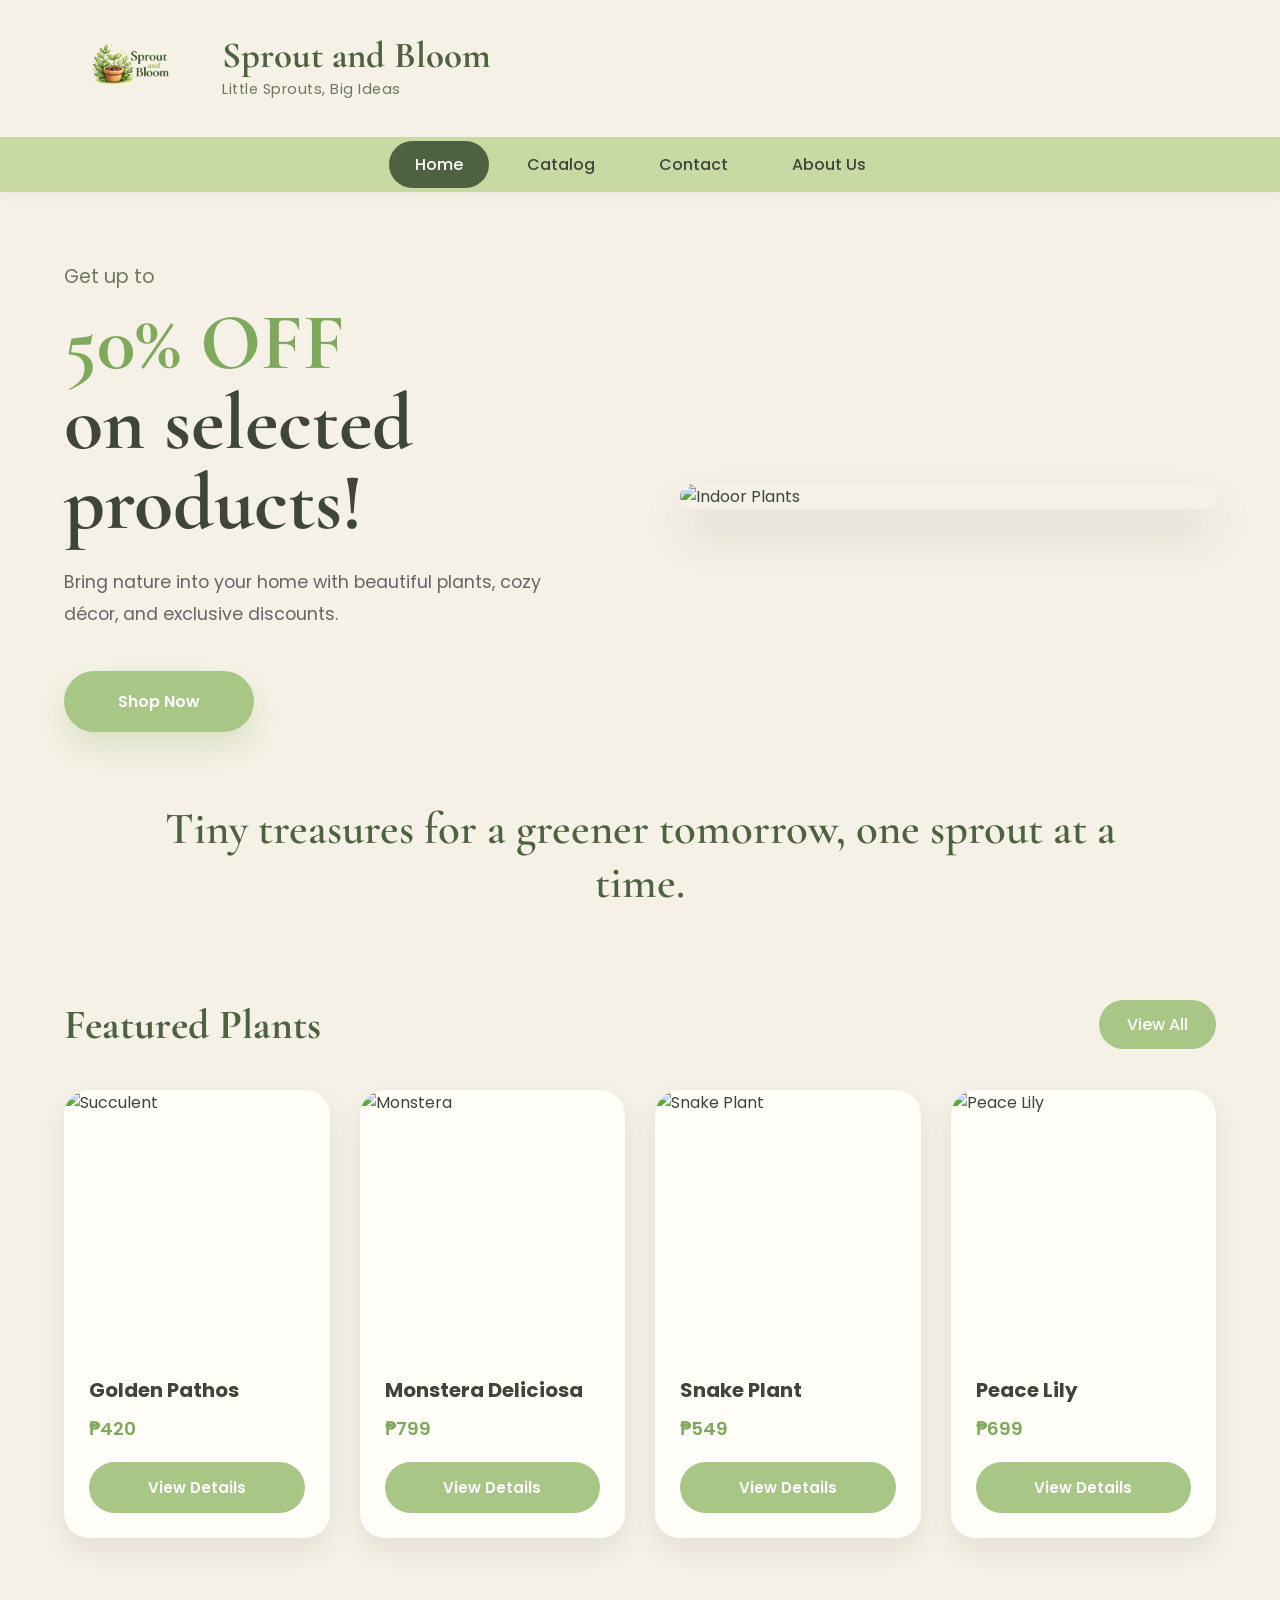
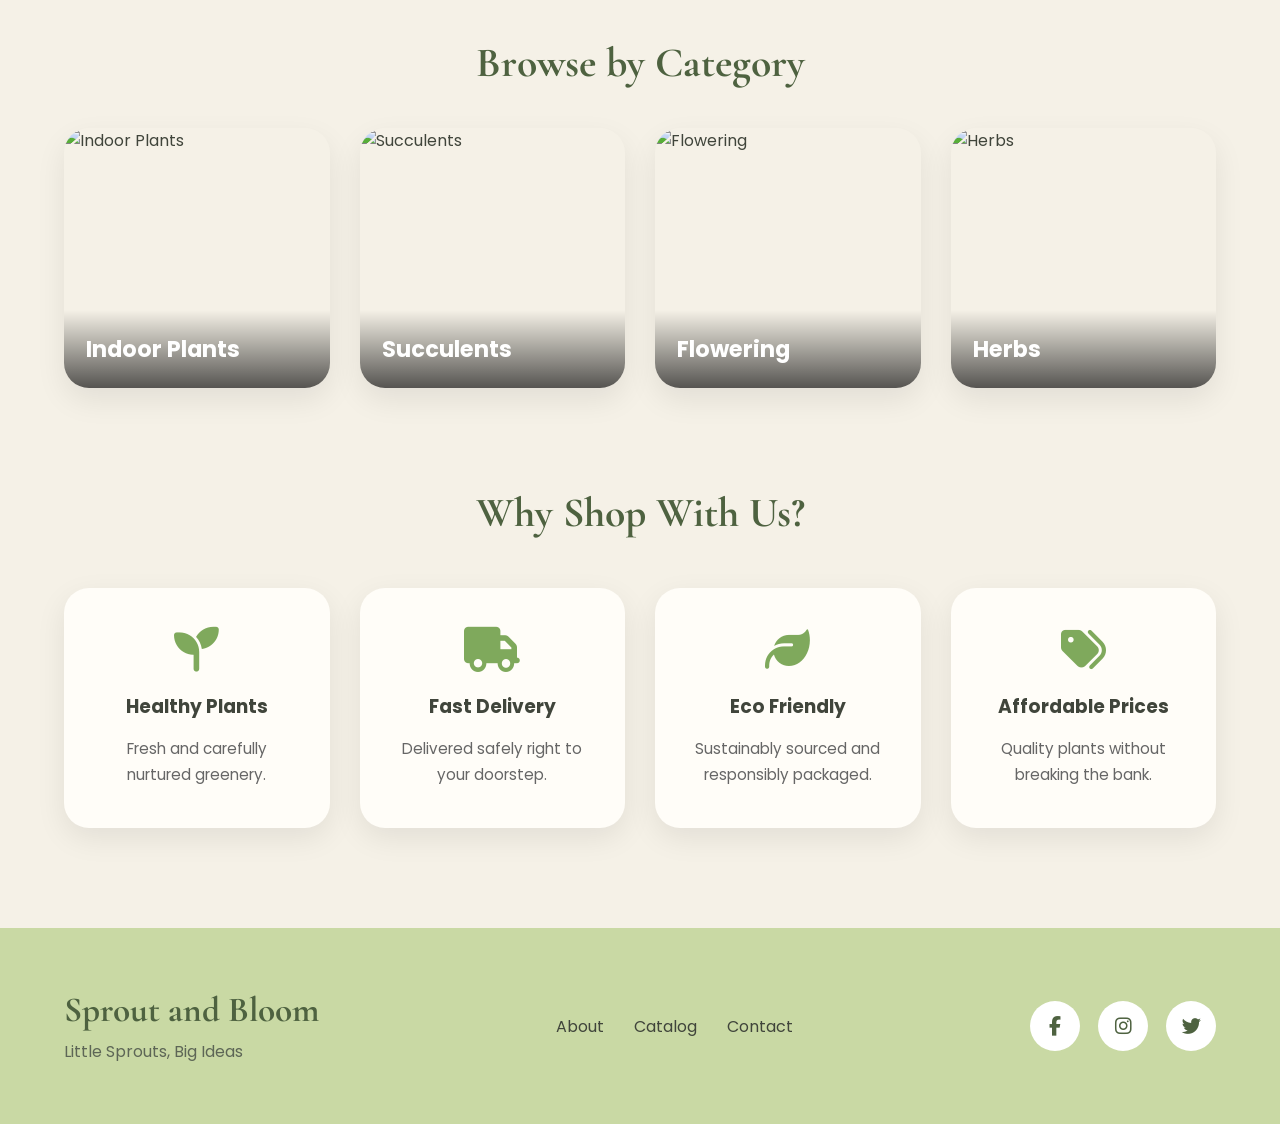
==== index.html @ 6eadb439 "Added LOGO image to home and catalog" ====
<!DOCTYPE html>
<html lang="en">
<head>
    <meta charset="UTF-8">
    <meta name="viewport" content="width=device-width, initial-scale=1.0">
    <title>Sprout and Bloom</title>

    <link rel="stylesheet" href="index.css">

    <link rel="preconnect" href="https://fonts.googleapis.com">
    <link rel="preconnect" href="https://fonts.gstatic.com" crossorigin>

    <link href="https://fonts.googleapis.com/css2?family=Cormorant+Garamond:wght@400;500;600;700&family=Poppins:wght@300;400;500;600;700&display=swap" rel="stylesheet">

    <link rel="stylesheet"
    href="https://cdnjs.cloudflare.com/ajax/libs/font-awesome/6.7.2/css/all.min.css">
    
</head>
<body>

<header>

   <div class="top-header">

    <div class="logo-section">
        <img src="pic/LOGO.png" alt="Sprout and Bloom Logo">

        <div class="logo-text">
            <h1>Sprout and Bloom</h1>
            <p>Little Sprouts, Big Ideas</p>
        </div>
    </div>

    <div class="user-actions"></div>

</div>

    <nav>

        <ul>

            <li><a class="active" href="index.html">Home</a></li>

            <li><a href="catalog.html">Catalog</a></li>

            <li><a href="contact.html">Contact</a></li>

            <li><a href="#">About Us</a></li>

        </ul>

    </nav>

</header>


<main>

    <section class="hero">

        <div class="hero-text">

            <span class="hero-subtitle">
                Get up to
            </span>

            <h2>
                <span>50% OFF</span><br>
                on selected products!
            </h2>

            <p>
                Bring nature into your home with beautiful plants, cozy décor, and exclusive discounts.
            </p>

            <a href="catalog.html" class="shop-btn">
                Shop Now
            </a>

        </div>

        <div class="hero-image">

            <img src="assets/images/hero-plants.jpg" alt="Indoor Plants">

        </div>

    </section>


    <section class="tagline">

        <h2>
            Tiny treasures for a greener tomorrow,
            one sprout at a time.
        </h2>

    </section>


    <section class="featured-products">

        <div class="section-heading">

            <h2>Featured Plants</h2>

            <a href="catalog.html">
                View All
            </a>

        </div>

        <div class="product-grid">

            <article class="product-card">

                <img src="assets/images/product1.jpg" alt="Succulent">

                <h3>Golden Pathos</h3>

                <p class="price">₱420</p>

                <button>View Details</button>

            </article>

            <article class="product-card">

                <img src="assets/images/product2.jpg" alt="Monstera">

                <h3>Monstera Deliciosa</h3>

                <p class="price">₱799</p>

                <button>View Details</button>

            </article>

            <article class="product-card">

                <img src="assets/images/product3.jpg" alt="Snake Plant">

                <h3>Snake Plant</h3>

                <p class="price">₱549</p>

                <button>View Details</button>

            </article>

            <article class="product-card">

                <img src="assets/images/product4.jpg" alt="Peace Lily">

                <h3>Peace Lily</h3>

                <p class="price">₱699</p>

                <button>View Details</button>

            </article>

        </div>

    </section>


    <section class="categories">

        <h2>Browse by Category</h2>

        <div class="category-grid">

            <div class="category-card">

                <img src="assets/images/category1.jpg" alt="Indoor Plants">

                <h3>Indoor Plants</h3>

            </div>

            <div class="category-card">

                <img src="assets/images/category2.jpg" alt="Succulents">

                <h3>Succulents</h3>

            </div>

            <div class="category-card">

                <img src="assets/images/category3.jpg" alt="Flowering">

                <h3>Flowering</h3>

            </div>

            <div class="category-card">

                <img src="assets/images/category4.jpg" alt="Herbs">

                <h3>Herbs</h3>

            </div>

        </div>

    </section>


    <section class="benefits">

        <h2>Why Shop With Us?</h2>

        <div class="benefit-grid">

            <div class="benefit-card">

                <i class="fas fa-seedling"></i>

                <h3>Healthy Plants</h3>

                <p>Fresh and carefully nurtured greenery.</p>

            </div>

            <div class="benefit-card">

                <i class="fas fa-truck"></i>

                <h3>Fast Delivery</h3>

                <p>Delivered safely right to your doorstep.</p>

            </div>

            <div class="benefit-card">

                <i class="fas fa-leaf"></i>

                <h3>Eco Friendly</h3>

                <p>Sustainably sourced and responsibly packaged.</p>

            </div>

            <div class="benefit-card">

                <i class="fas fa-tags"></i>

                <h3>Affordable Prices</h3>

                <p>Quality plants without breaking the bank.</p>

            </div>

        </div>

    </section>

</main>


<footer>

    <div class="footer-content">

        <div class="footer-brand">

            <h2>Sprout and Bloom</h2>

            <p>Little Sprouts, Big Ideas</p>

        </div>

        <div class="footer-links">

            <a href="#">About</a>
            <a href="catalog.html">Catalog</a>
            <a href="#">Contact</a>

        </div>

        <div class="socials">

            <a href="#"><i class="fab fa-facebook-f"></i></a>

            <a href="#"><i class="fab fa-instagram"></i></a>

            <a href="#"><i class="fab fa-twitter"></i></a>

        </div>

    </div>

</footer>

</body>
</html>
---- index.css ----
*{
    margin:0;
    padding:0;
    box-sizing:border-box;
}

html{
    scroll-behavior:smooth;
}

body{
    font-family:'Poppins',sans-serif;
    background:#F5F1E7;
    color:#40453B;
}

a{
    text-decoration:none;
    color:inherit;
}

img{
    display:block;
    max-width:100%;
}

button{
    border:none;
    outline:none;
    cursor:pointer;
    font-family:'Poppins',sans-serif;
}

header{
    width:100%;
    position:sticky;
    top:0;
    z-index:1000;
    background:rgba(245,241,231,.95);
    backdrop-filter:blur(10px);
    box-shadow:0 3px 15px rgba(0,0,0,.05);
}

.top-header{
    width:90%;
    max-width:1400px;
    margin:auto;
    padding:22px 0;
    display:flex;
    justify-content:space-between;
    align-items:center;
}

.logo-section{
    display:flex;
    align-items:center;
    gap:18px;
}

.logo-section img{
    width: 140px;
    height:auto;
    object-fit:contain;
}

.logo-text h1{
    font-family:'Cormorant Garamond',serif;
    font-size:2.3rem;
    font-weight:700;
    color:#4E6240;
    line-height:1;
}

.logo-text p{
    margin-top:4px;
    color:#6D7764;
    font-size:.9rem;
    letter-spacing:.5px;
}

.search-container{
    width:470px;
    height:56px;
    display:flex;
    overflow:hidden;
    border-radius:40px;
    background:white;
    box-shadow:0 10px 25px rgba(0,0,0,.08);
}

.search-container input{
    flex:1;
    border:none;
    outline:none;
    padding:0 22px;
    font-size:1rem;
    background:transparent;
}

.search-container button{
    width:68px;
    background:#A8C686;
    color:white;
    font-size:1.1rem;
    transition:.3s;
}

.search-container button:hover{
    background:#8FAE69;
}

.user-actions{
    display:flex;
    align-items:center;
    gap:18px;
}

.user-actions a{
    padding:12px 28px;
    border-radius:30px;
    background:#A8C686;
    color:white;
    font-weight:500;
    transition:.3s;
}

.user-actions a:hover{
    transform:translateY(-2px);
    background:#8FAE69;
}

.profile-btn{
    width:52px;
    height:52px;
    border-radius:50%;
    background:white;
    font-size:1.2rem;
    color:#4E6240;
    box-shadow:0 8px 20px rgba(0,0,0,.08);
    transition:.3s;
}

.profile-btn:hover{
    transform:translateY(-2px);
}

nav{
    width:100%;
    background:#C9D9A4;
}

nav ul{
    width:90%;
    max-width:1400px;
    margin:auto;
    display:flex;
    justify-content:center;
    align-items:center;
    gap:12px;
    list-style:none;
    padding:15px 0;
}

nav a{
    padding:12px 26px;
    border-radius:30px;
    font-weight:500;
    transition:.3s;
}

nav a:hover{
    background:#B5C98C;
}

nav .active{
    background:#4E6240;
    color:white;
}

.hero{
    width:90%;
    max-width:1400px;
    margin:70px auto;
    display:grid;
    grid-template-columns:1fr 1fr;
    gap:80px;
    align-items:center;
}

.hero-text{
    display:flex;
    flex-direction:column;
    justify-content:center;
}

.hero-subtitle{
    font-size:1.2rem;
    color:#6F7764;
    margin-bottom:12px;
}

.hero-text h2{
    font-family:'Cormorant Garamond',serif;
    font-size:5rem;
    line-height:1;
    margin-bottom:24px;
    color:#40453B;
}

.hero-text h2 span{
    color:#7FA95C;
}

.hero-text p{
    font-size:1.1rem;
    line-height:1.8;
    max-width:520px;
    margin-bottom:40px;
    color:#666;
}

.shop-btn{
    width:190px;
    text-align:center;
    padding:18px;
    border-radius:40px;
    background:#A8C686;
    color:white;
    font-size:1rem;
    font-weight:600;
    box-shadow:0 15px 30px rgba(168,198,134,.35);
    transition:.35s;
}

.shop-btn:hover{
    transform:translateY(-4px);
    background:#8FAE69;
    box-shadow:0 18px 35px rgba(143,174,105,.4);
}

.hero-image{
    display:flex;
    justify-content:center;
}

.hero-image img{
    width:100%;
    max-width:620px;
    border-radius:35px;
    object-fit:cover;
    box-shadow:0 25px 50px rgba(0,0,0,.12);
}

.tagline{
    width:90%;
    max-width:1000px;
    margin:20px auto 90px;
    text-align:center;
}

.tagline h2{
    font-family:'Cormorant Garamond',serif;
    font-size:2.8rem;
    color:#4E6240;
    font-weight:600;
}

.featured-products{
    width:90%;
    max-width:1400px;
    margin:0 auto 100px;
}

.section-heading{
    display:flex;
    justify-content:space-between;
    align-items:center;
    margin-bottom:40px;
}

.section-heading h2{
    font-family:'Cormorant Garamond',serif;
    font-size:2.6rem;
    color:#4E6240;
}

.section-heading a{
    background:#A8C686;
    color:#fff;
    padding:12px 28px;
    border-radius:30px;
    font-weight:500;
    transition:.3s;
}

.section-heading a:hover{
    background:#8FAE69;
    transform:translateY(-2px);
}

.product-grid{
    display:grid;
    grid-template-columns:repeat(4,1fr);
    gap:30px;
}

.product-card{
    background:#FFFDF8;
    border-radius:25px;
    overflow:hidden;
    box-shadow:0 12px 30px rgba(0,0,0,.08);
    transition:.35s;
}

.product-card:hover{
    transform:translateY(-8px);
    box-shadow:0 20px 40px rgba(0,0,0,.12);
}

.product-card img{
    width:100%;
    height:260px;
    object-fit:cover;
}

.product-card h3{
    margin:25px 25px 10px;
    font-size:1.25rem;
    color:#40453B;
}

.price{
    margin:0 25px 20px;
    font-size:1.15rem;
    font-weight:600;
    color:#7FA95C;
}

.product-card button{
    width:calc(100% - 50px);
    margin:0 25px 25px;
    padding:14px;
    border-radius:30px;
    background:#A8C686;
    color:#fff;
    font-size:.95rem;
    font-weight:600;
    transition:.3s;
}

.product-card button:hover{
    background:#8FAE69;
}

.categories{
    width:90%;
    max-width:1400px;
    margin:0 auto 100px;
}

.categories h2{
    font-family:'Cormorant Garamond',serif;
    font-size:2.6rem;
    margin-bottom:40px;
    text-align:center;
    color:#4E6240;
}

.category-grid{
    display:grid;
    grid-template-columns:repeat(4,1fr);
    gap:30px;
}

.category-card{
    position:relative;
    overflow:hidden;
    border-radius:25px;
    cursor:pointer;
    box-shadow:0 12px 30px rgba(0,0,0,.08);
    transition:.35s;
}

.category-card:hover{
    transform:scale(1.03);
}

.category-card img{
    width:100%;
    height:260px;
    object-fit:cover;
    transition:.4s;
}

.category-card:hover img{
    transform:scale(1.08);
}

.category-card h3{
    position:absolute;
    left:0;
    right:0;
    bottom:0;
    padding:22px;
    color:#fff;
    font-size:1.4rem;
    background:linear-gradient(to top,rgba(0,0,0,.65),transparent);
}

.benefits{
    width:90%;
    max-width:1400px;
    margin:0 auto 100px;
}

.benefits h2{
    font-family:'Cormorant Garamond',serif;
    font-size:2.6rem;
    text-align:center;
    margin-bottom:50px;
    color:#4E6240;
}

.benefit-grid{
    display:grid;
    grid-template-columns:repeat(4,1fr);
    gap:30px;
}

.benefit-card{
    background:#FFFDF8;
    border-radius:25px;
    padding:40px 30px;
    text-align:center;
    box-shadow:0 10px 30px rgba(0,0,0,.08);
    transition:.35s;
}

.benefit-card:hover{
    transform:translateY(-8px);
}

.benefit-card i{
    font-size:2.8rem;
    color:#7FA95C;
    margin-bottom:20px;
}

.benefit-card h3{
    margin-bottom:15px;
    color:#40453B;
}

.benefit-card p{
    color:#666;
    line-height:1.7;
    font-size:.95rem;
}

footer{
    background:#C9D9A4;
    margin-top:80px;
}

.footer-content{
    width:90%;
    max-width:1400px;
    margin:auto;
    padding:60px 0;
    display:flex;
    justify-content:space-between;
    align-items:center;
    gap:50px;
}

.footer-brand h2{
    font-family:'Cormorant Garamond',serif;
    font-size:2.2rem;
    color:#4E6240;
    margin-bottom:8px;
}

.footer-brand p{
    color:#5D6656;
}

.footer-links{
    display:flex;
    gap:30px;
    flex-wrap:wrap;
}

.footer-links a{
    color:#40453B;
    transition:.3s;
}

.footer-links a:hover{
    color:#fff;
}

.socials{
    display:flex;
    gap:18px;
}

.socials a{
    width:50px;
    height:50px;
    background:#fff;
    border-radius:50%;
    display:flex;
    justify-content:center;
    align-items:center;
    font-size:1.2rem;
    color:#4E6240;
    transition:.3s;
}

.socials a:hover{
    background:#A8C686;
    color:#fff;
    transform:translateY(-4px);
}

@media(max-width:1100px){

    .hero{
        grid-template-columns:1fr;
        text-align:center;
    }

    .hero-text{
        align-items:center;
    }

    .product-grid,
    .category-grid,
    .benefit-grid{
        grid-template-columns:repeat(2,1fr);
    }

    .footer-content{
        flex-direction:column;
        text-align:center;
    }
}

@media(max-width:700px){

    .top-header{
        flex-direction:column;
        gap:20px;
    }

    .search-container{
        width:100%;
    }

    nav ul{
        flex-wrap:wrap;
    }

    .hero-text h2{
        font-size:3.4rem;
    }

    .product-grid,
    .category-grid,
    .benefit-grid{
        grid-template-columns:1fr;
    }

    .section-heading{
        flex-direction:column;
        gap:20px;
    }

    .tagline h2{
        font-size:2rem;
    }
}
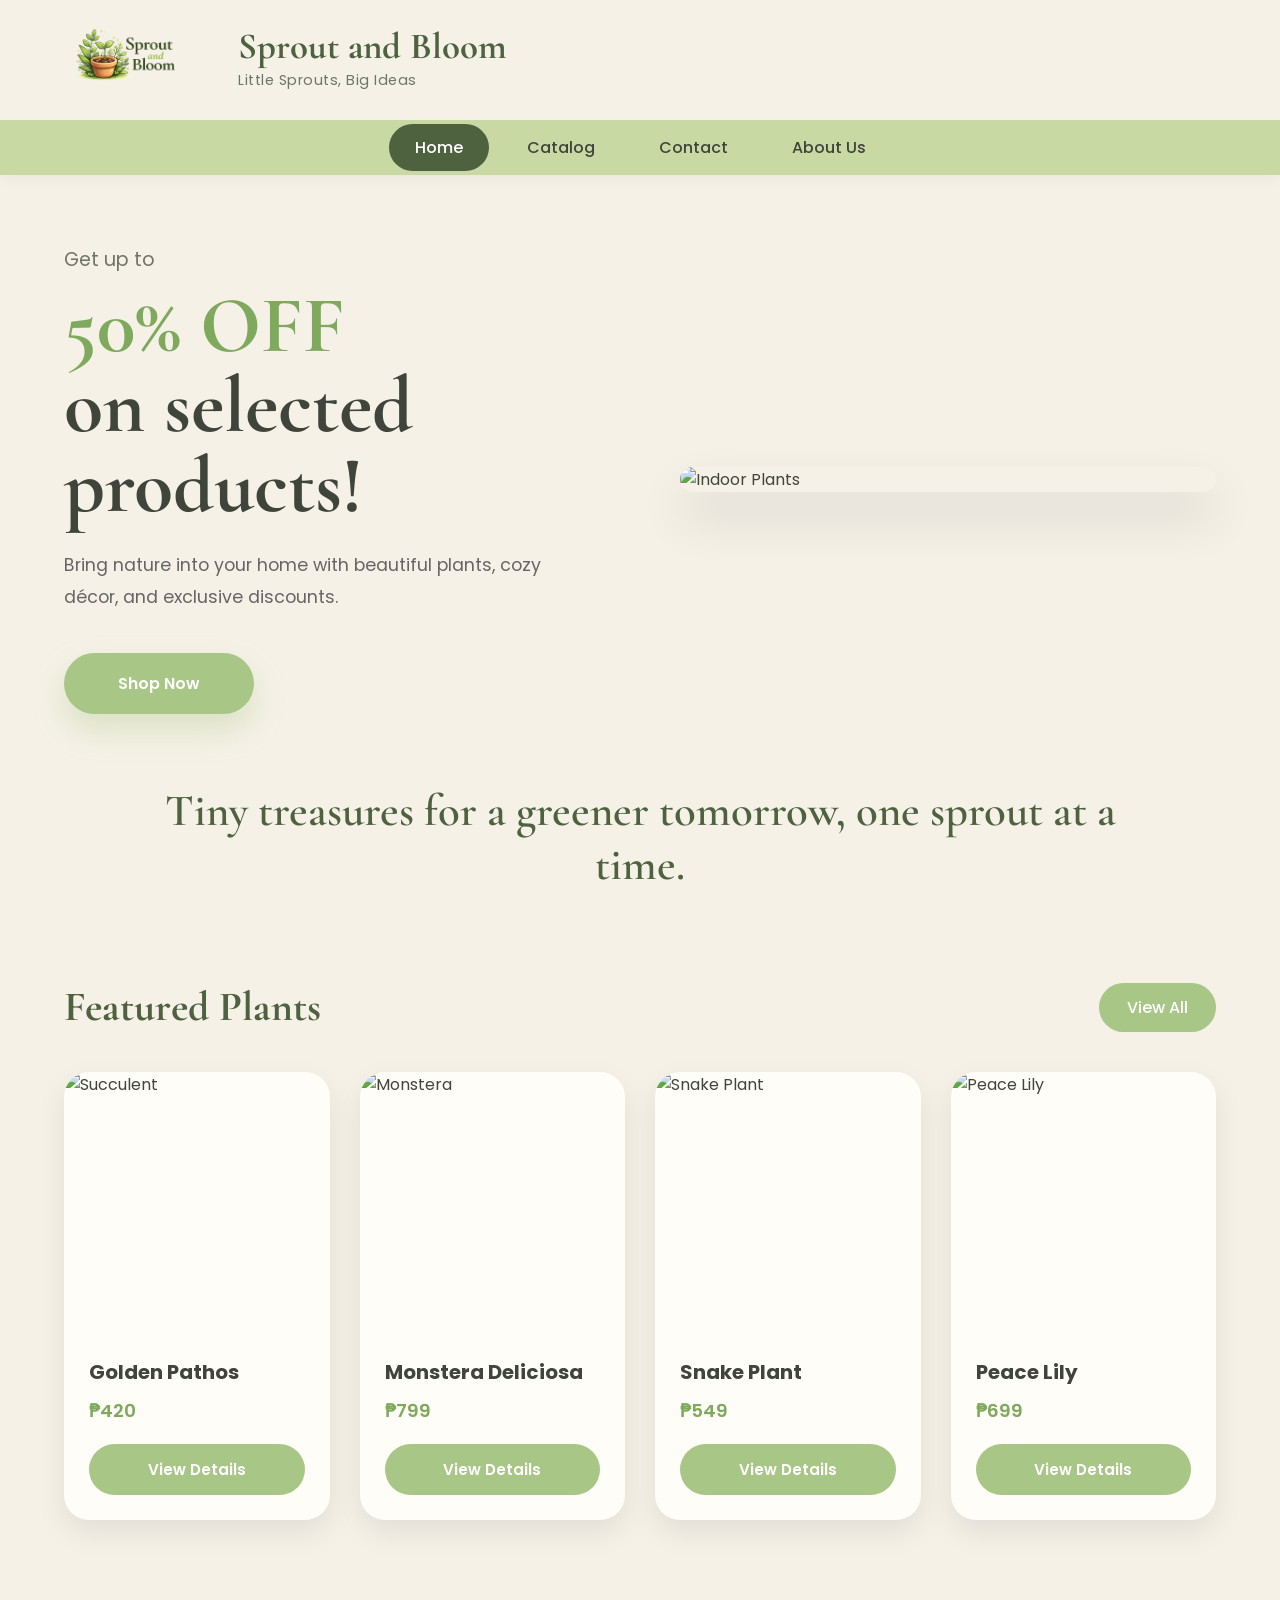
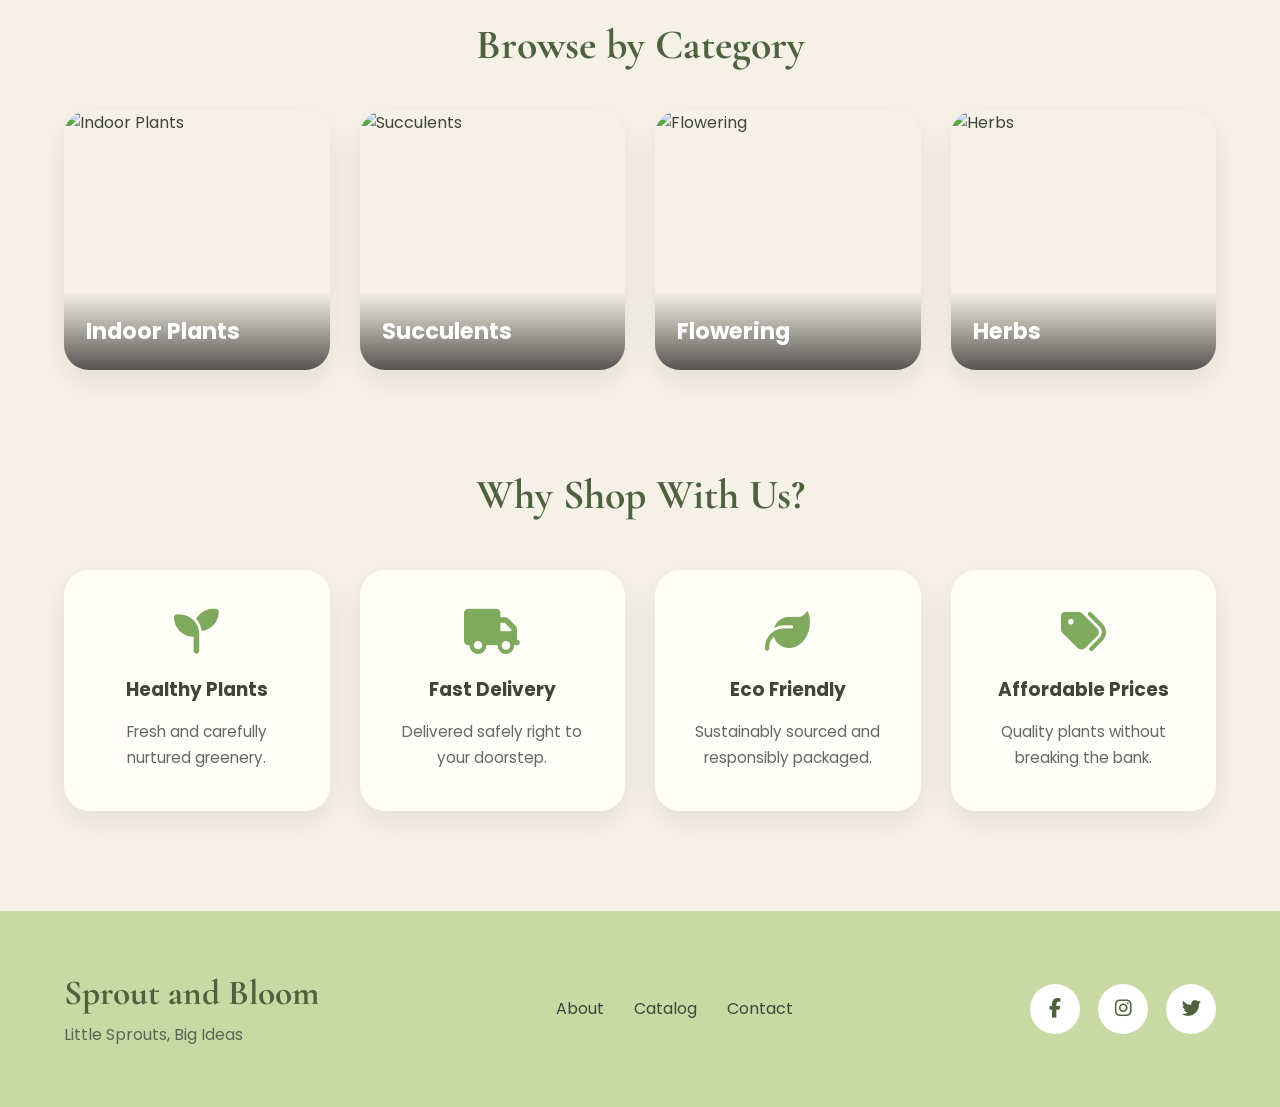
==== commit b3fbc7b8: "connected the about page" ====
--- a/index.html
+++ b/index.html
@@ -45,7 +45,7 @@
 
             <li><a href="contact.html">Contact</a></li>
 
-            <li><a href="#">About Us</a></li>
+            <li><a href="about.html">About Us</a></li>
 
         </ul>
 
--- a/index.css
+++ b/index.css
@@ -41,14 +41,13 @@
     box-shadow:0 3px 15px rgba(0,0,0,.05);
 }
 
-.top-header{
-    width:90%;
-    max-width:1400px;
-    margin:auto;
-    padding:22px 0;
-    display:flex;
-    justify-content:space-between;
-    align-items:center;
+.top-header {               /* adjusted the logo size */
+    height: 120px;          
+    display: flex;
+    align-items: center;
+    justify-content: space-between;
+    overflow: hidden;       
+    padding: 0 40px;
 }
 
 .logo-section{
@@ -57,10 +56,9 @@
     gap:18px;
 }
 
-.logo-section img{
-    width: 140px;
-    height:auto;
-    object-fit:contain;
+.logo-section img {  /* adjusted the logo size */
+    width: 180px;
+    height: auto;
 }
 
 .logo-text h1{
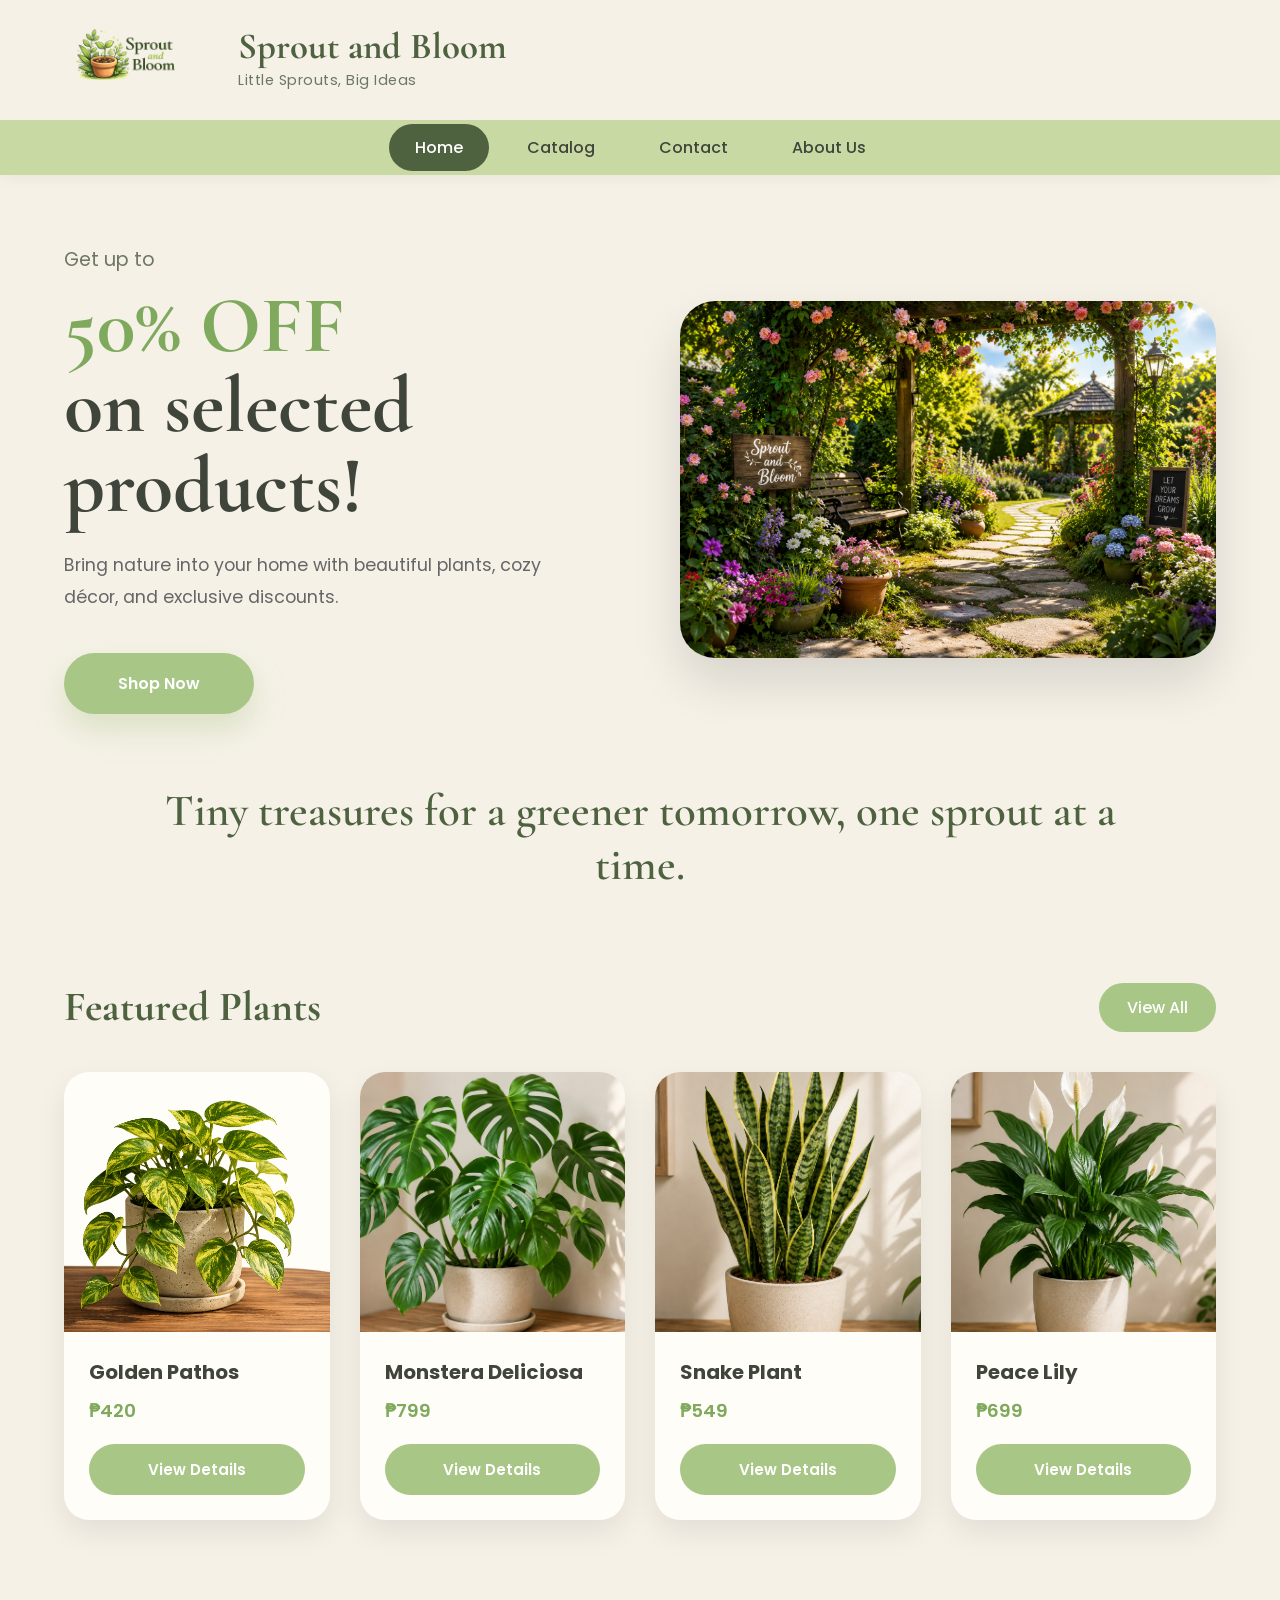
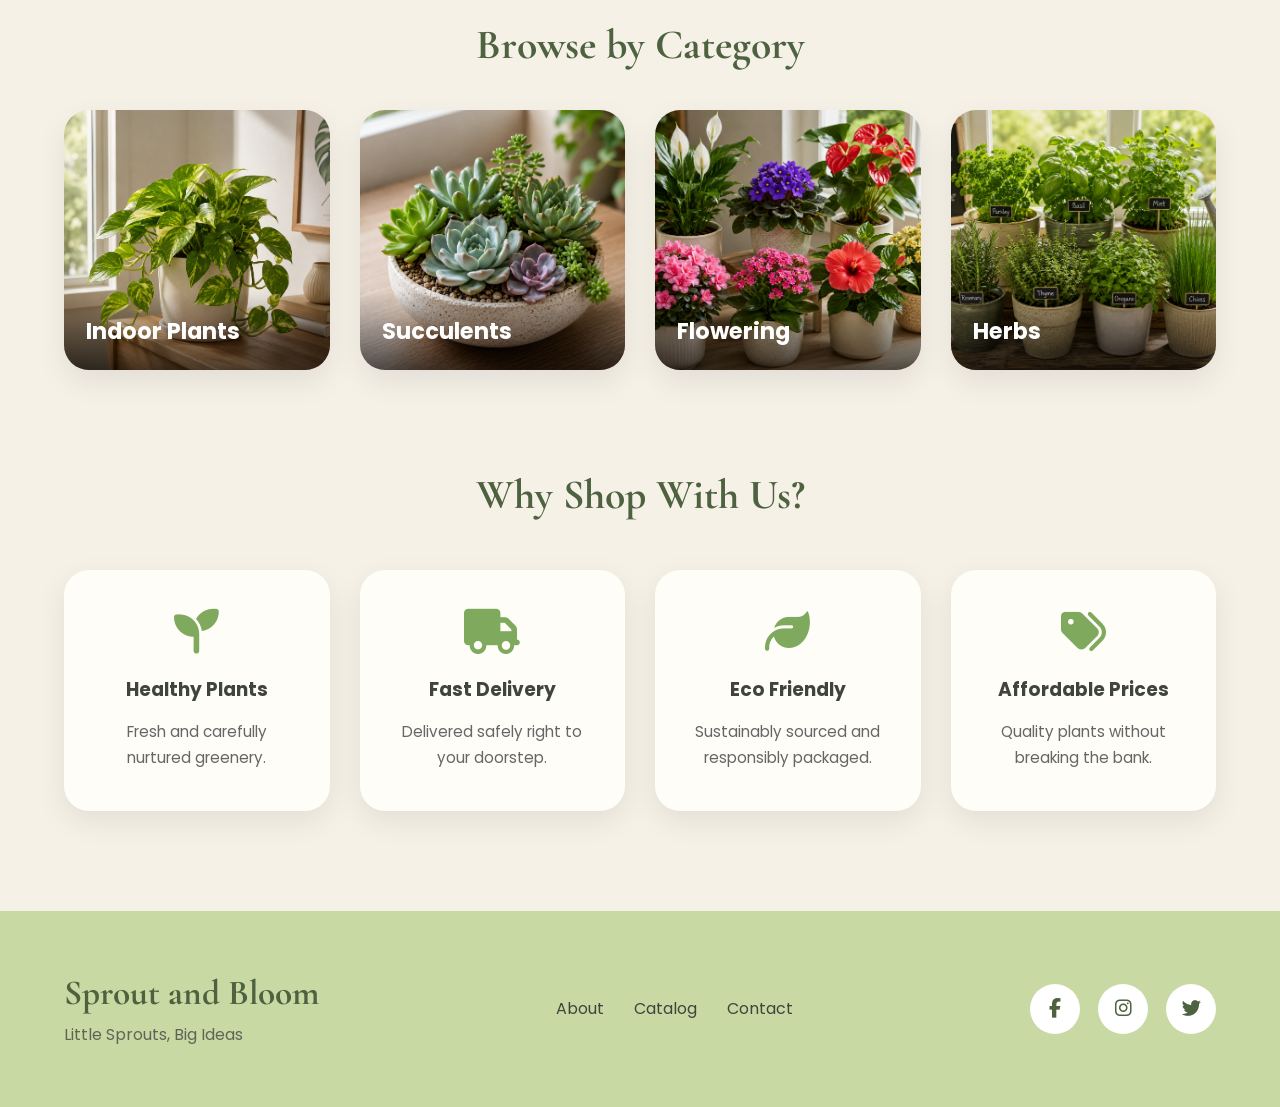
==== commit 2672f890: "added home pictures" ====
--- a/index.html
+++ b/index.html
@@ -81,7 +81,7 @@
 
         <div class="hero-image">
 
-            <img src="assets/images/hero-plants.jpg" alt="Indoor Plants">
+            <img src="pic/sprout garden.png" alt="Indoor Plants">
 
         </div>
 
@@ -114,7 +114,7 @@
 
             <article class="product-card">
 
-                <img src="assets/images/product1.jpg" alt="Succulent">
+                <img src="pic/golden pathos plant.png" alt="Succulent">
 
                 <h3>Golden Pathos</h3>
 
@@ -126,7 +126,7 @@
 
             <article class="product-card">
 
-                <img src="assets/images/product2.jpg" alt="Monstera">
+                <img src="pic/monstera.png" alt="Monstera">
 
                 <h3>Monstera Deliciosa</h3>
 
@@ -138,7 +138,7 @@
 
             <article class="product-card">
 
-                <img src="assets/images/product3.jpg" alt="Snake Plant">
+                <img src="pic/snake.png" alt="Snake Plant">
 
                 <h3>Snake Plant</h3>
 
@@ -150,7 +150,7 @@
 
             <article class="product-card">
 
-                <img src="assets/images/product4.jpg" alt="Peace Lily">
+                <img src="pic/peace lily.png" alt="Peace Lily">
 
                 <h3>Peace Lily</h3>
 
@@ -173,7 +173,7 @@
 
             <div class="category-card">
 
-                <img src="assets/images/category1.jpg" alt="Indoor Plants">
+                <img src="pic/indoor plant.png" alt="Indoor Plants">
 
                 <h3>Indoor Plants</h3>
 
@@ -181,7 +181,7 @@
 
             <div class="category-card">
 
-                <img src="assets/images/category2.jpg" alt="Succulents">
+                <img src="pic/succulents.png" alt="Succulents">
 
                 <h3>Succulents</h3>
 
@@ -189,7 +189,7 @@
 
             <div class="category-card">
 
-                <img src="assets/images/category3.jpg" alt="Flowering">
+                <img src="pic/flowering plants.png" alt="Flowering">
 
                 <h3>Flowering</h3>
 
@@ -197,7 +197,7 @@
 
             <div class="category-card">
 
-                <img src="assets/images/category4.jpg" alt="Herbs">
+                <img src="pic/herbs.png" alt="Herbs">
 
                 <h3>Herbs</h3>
 
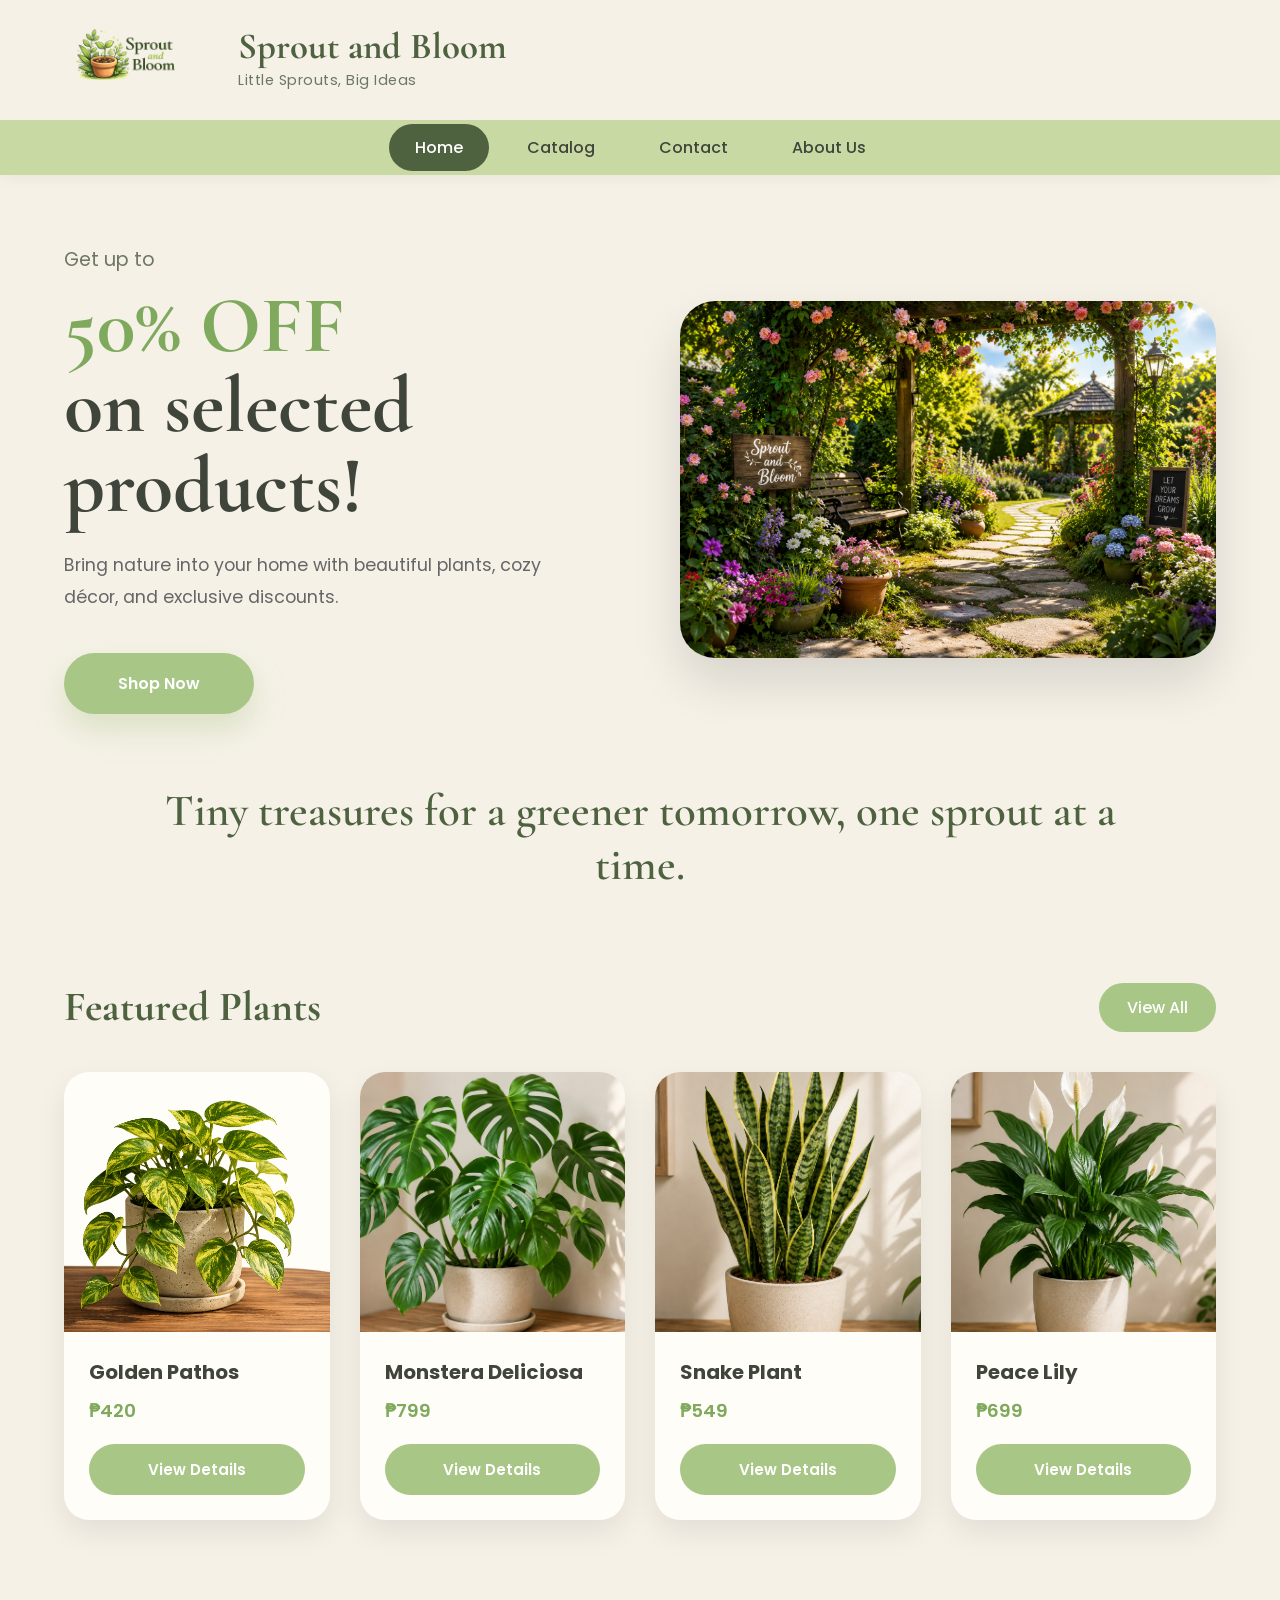
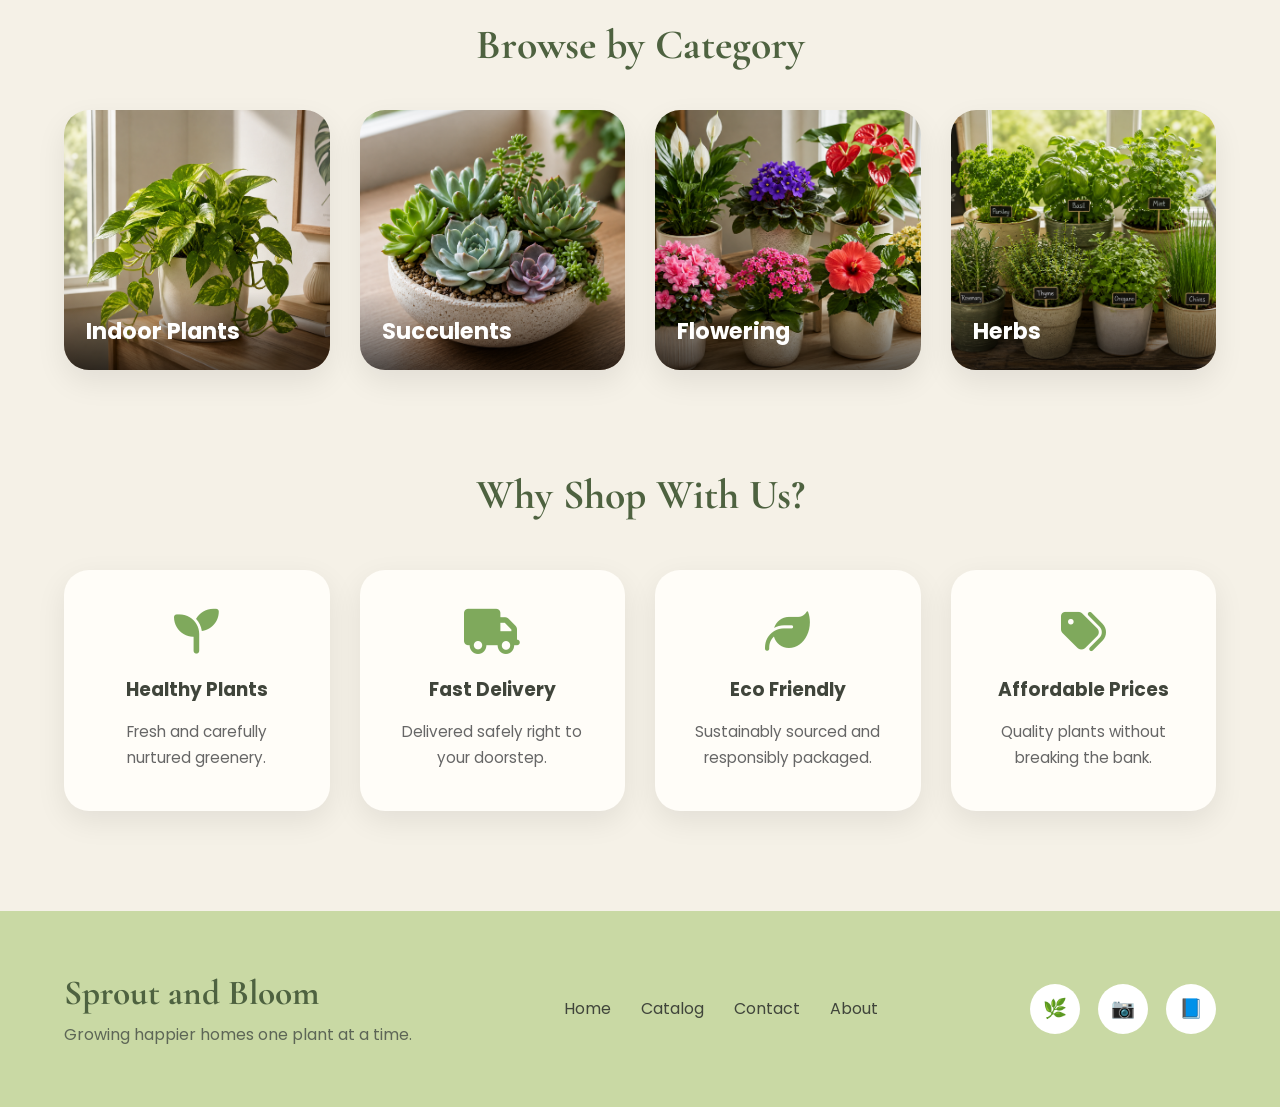
==== commit a9592c88: "fixed footer" ====
--- a/index.html
+++ b/index.html
@@ -263,35 +263,43 @@
 
 <footer>
 
-    <div class="footer-content">
-
-        <div class="footer-brand">
-
-            <h2>Sprout and Bloom</h2>
-
-            <p>Little Sprouts, Big Ideas</p>
-
-        </div>
-
-        <div class="footer-links">
-
-            <a href="#">About</a>
-            <a href="catalog.html">Catalog</a>
-            <a href="#">Contact</a>
-
-        </div>
-
-        <div class="socials">
-
-            <a href="#"><i class="fab fa-facebook-f"></i></a>
-
-            <a href="#"><i class="fab fa-instagram"></i></a>
-
-            <a href="#"><i class="fab fa-twitter"></i></a>
-
-        </div>
-
-    </div>
+<div class="footer-content">
+
+<div class="footer-brand">
+
+<h2>Sprout and Bloom</h2>
+
+<p>
+
+Growing happier homes one plant at a time.
+
+</p>
+
+</div>
+
+<div class="footer-links">
+
+<a href="index.html">Home</a>
+
+<a href="catalog.html">Catalog</a>
+
+<a href="contact.html">Contact</a>
+
+<a href="about.html">About</a>
+
+</div>
+
+<div class="socials">
+
+<a href="#">🌿</a>
+
+<a href="#">📷</a>
+
+<a href="#">📘</a>
+
+</div>
+
+</div>
 
 </footer>
 
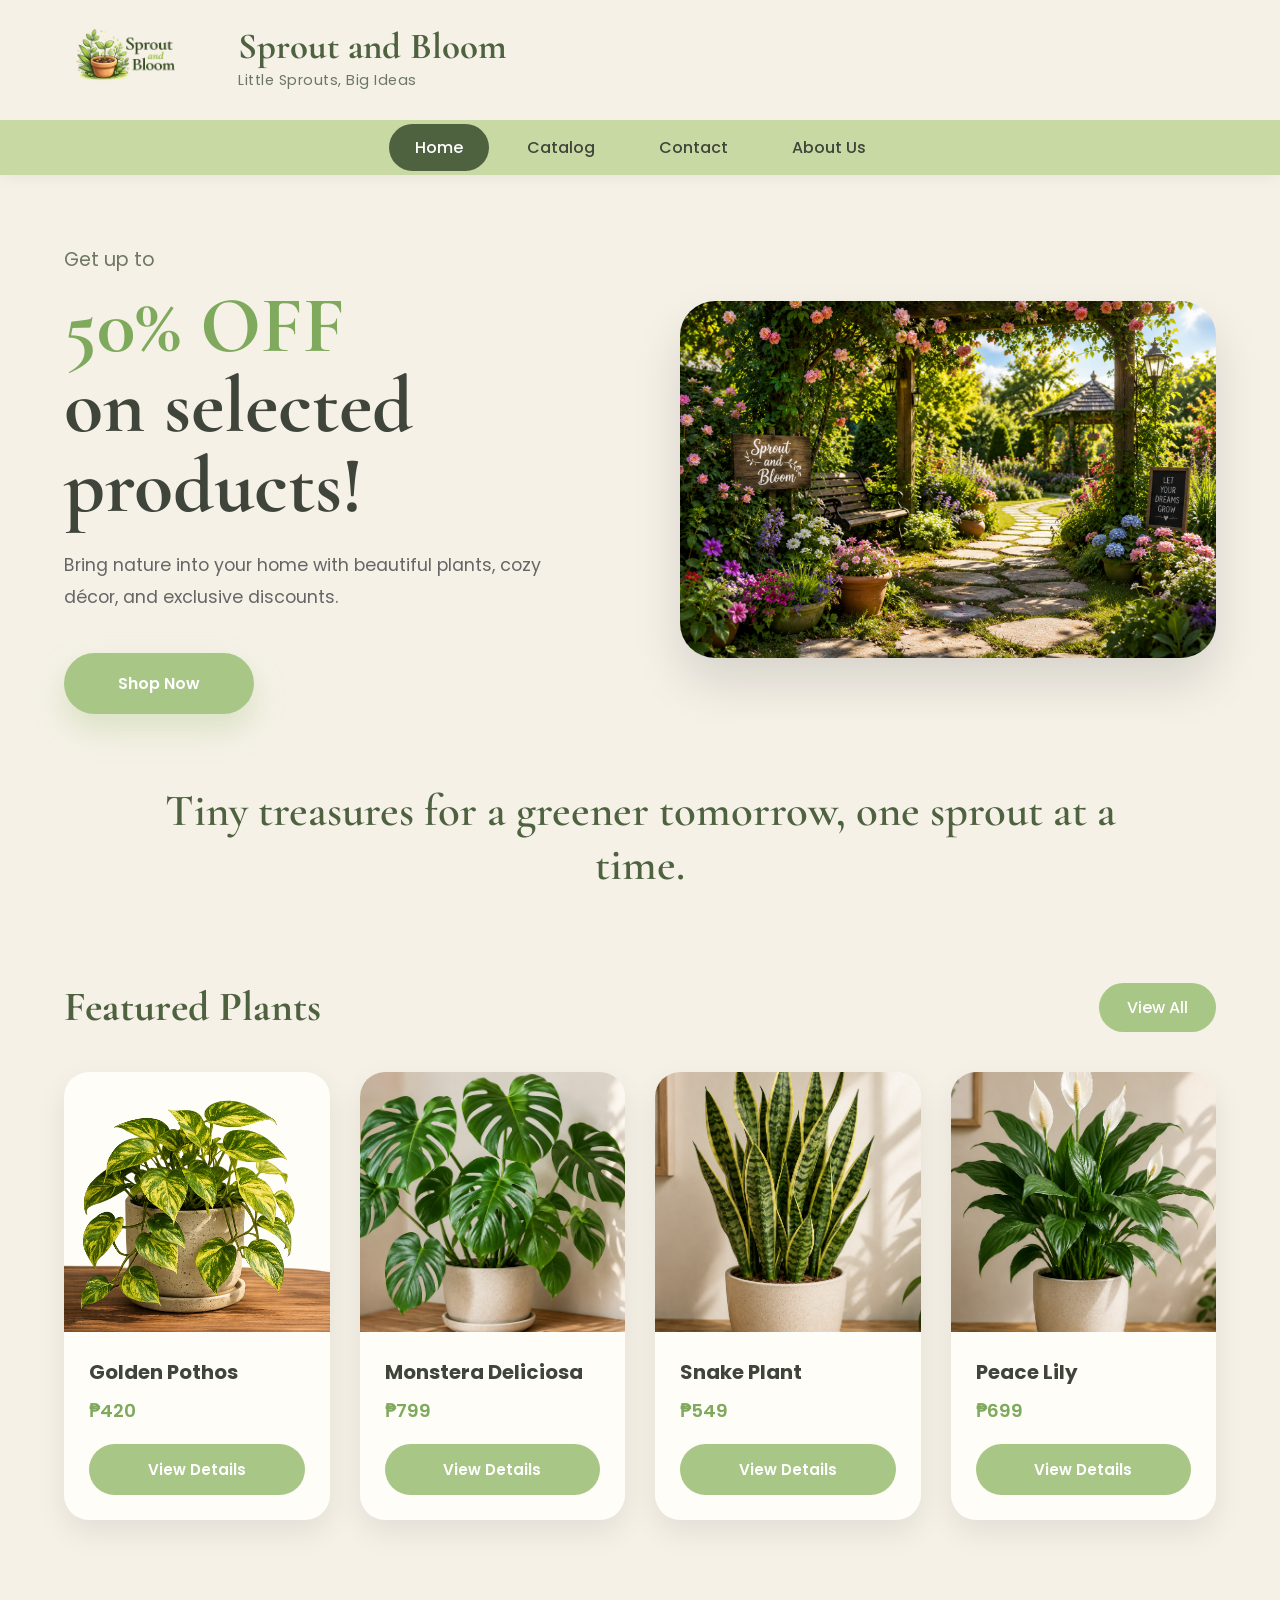
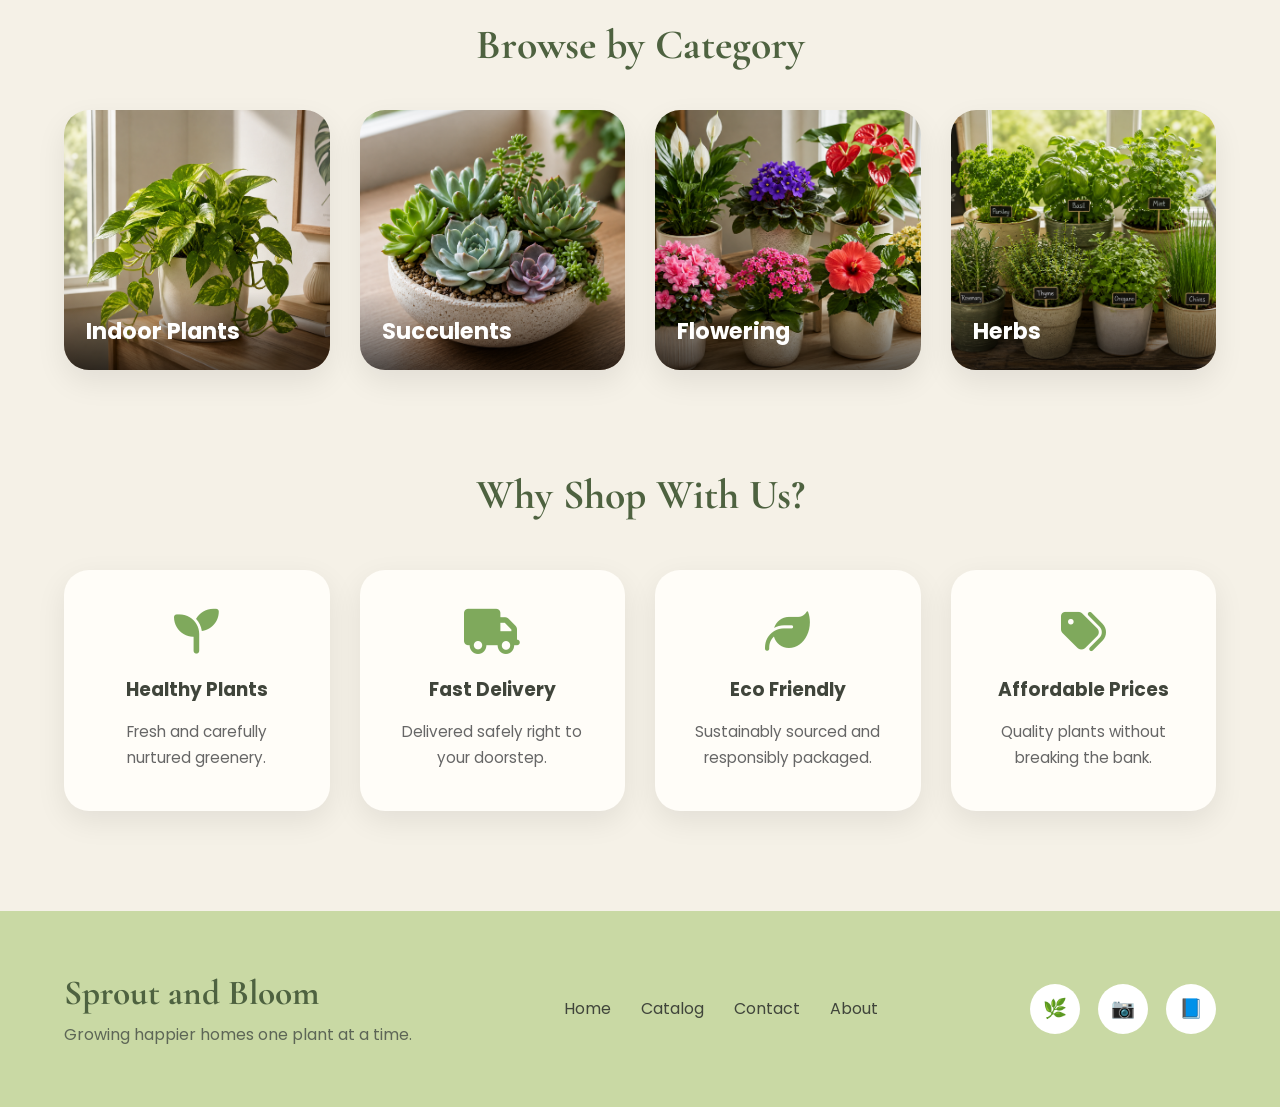
==== commit 387c81c1: "fixed na yung part ko na tatlo" ====
--- a/index.html
+++ b/index.html
@@ -14,6 +14,9 @@
 
     <link rel="stylesheet"
     href="https://cdnjs.cloudflare.com/ajax/libs/font-awesome/6.7.2/css/all.min.css">
+
+    
+    
     
 </head>
 <body>
@@ -116,7 +119,7 @@
 
                 <img src="pic/golden pathos plant.png" alt="Succulent">
 
-                <h3>Golden Pathos</h3>
+                <h3>Golden Pothos</h3>
 
                 <p class="price">₱420</p>
 
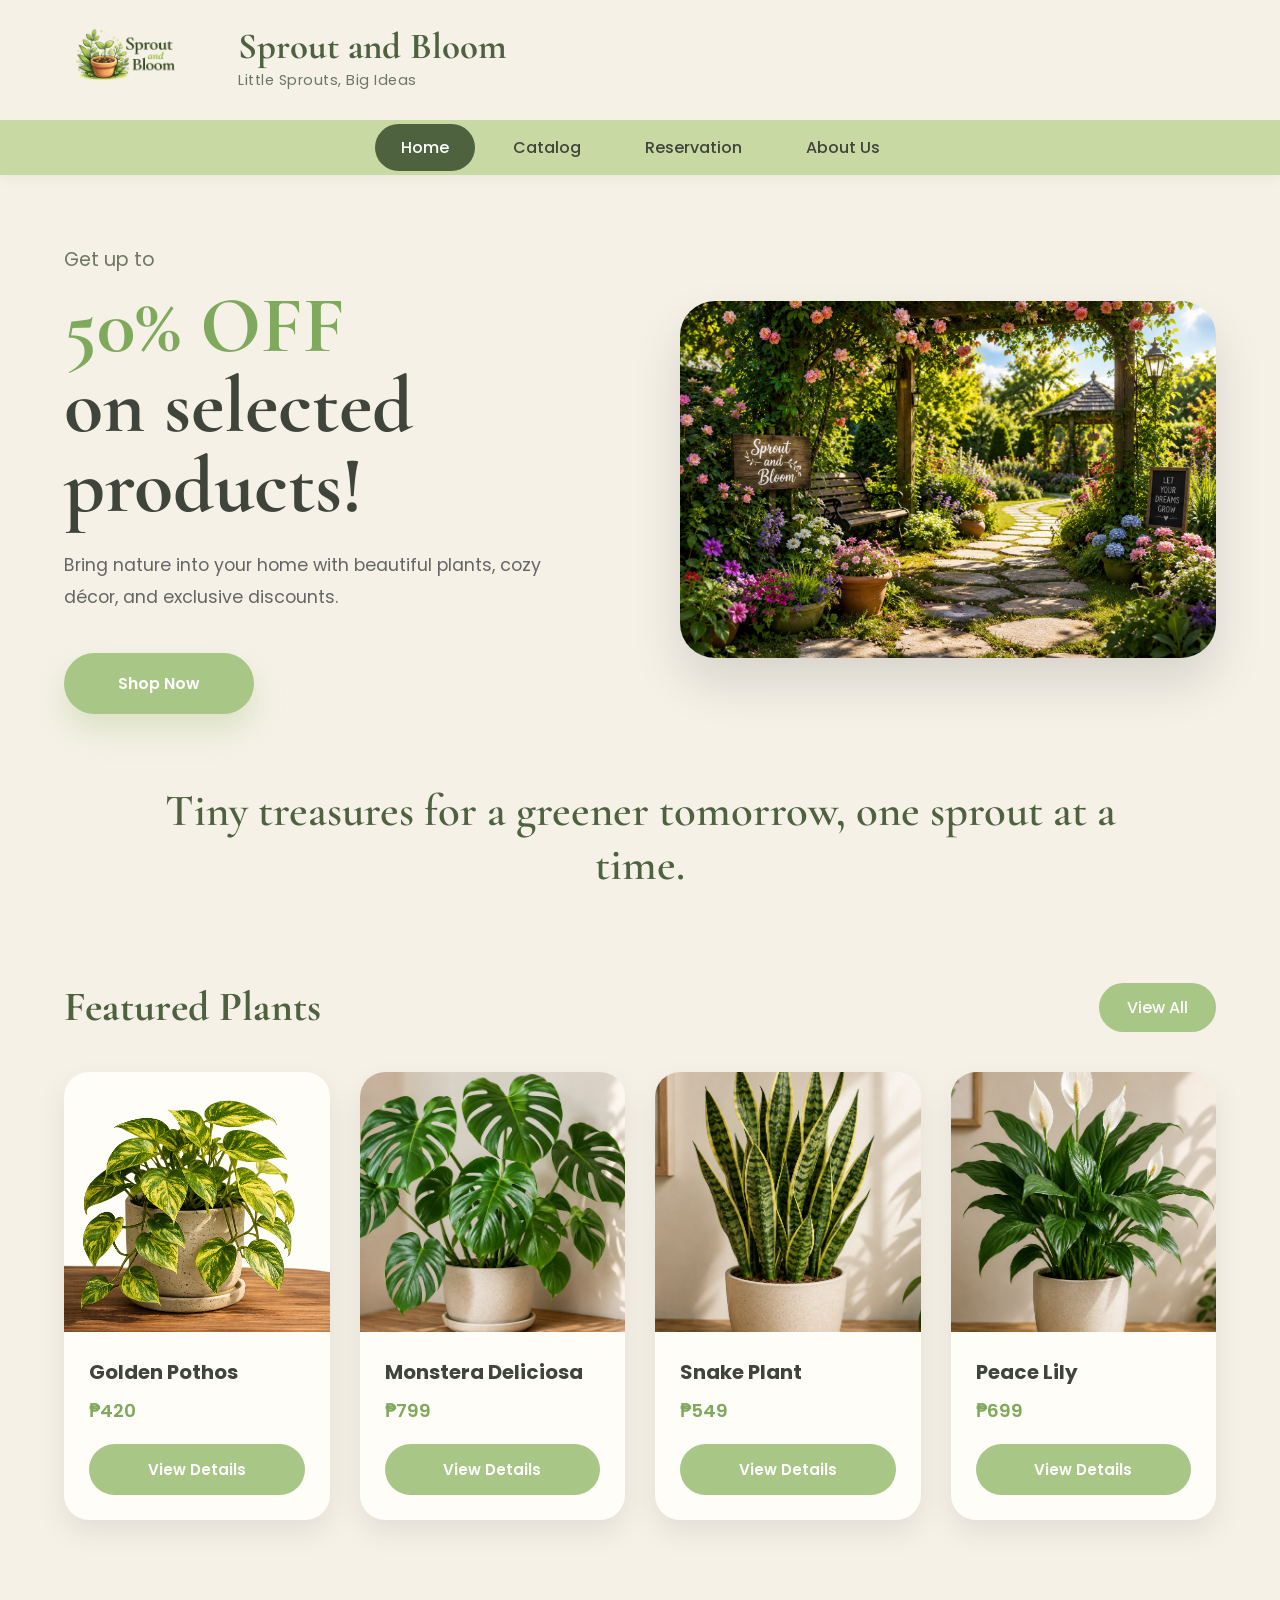
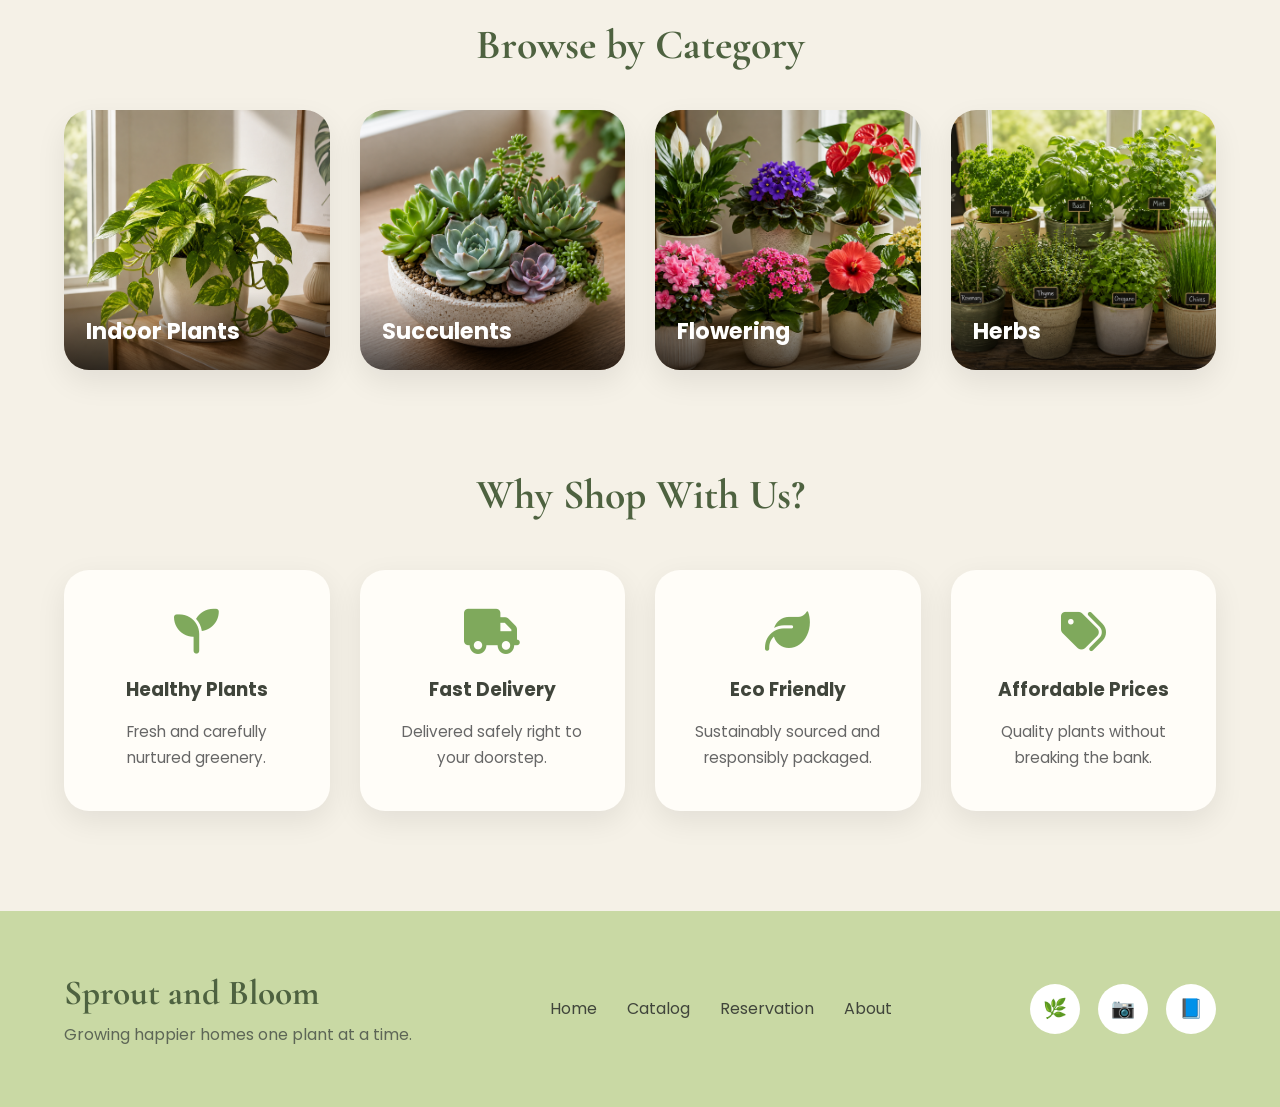
==== commit 4381fbf8: "change contact to reservation" ====
--- a/index.html
+++ b/index.html
@@ -46,7 +46,7 @@
 
             <li><a href="catalog.html">Catalog</a></li>
 
-            <li><a href="contact.html">Contact</a></li>
+            <li><a href="contact.html">Reservation</a></li>
 
             <li><a href="about.html">About Us</a></li>
 
@@ -112,57 +112,36 @@
             </a>
 
         </div>
-
+        
+        <!-- FEATURED PLANTS  -->
         <div class="product-grid">
-
-            <article class="product-card">
-
+            <article class="product-card">
                 <img src="pic/golden pathos plant.png" alt="Succulent">
-
                 <h3>Golden Pothos</h3>
-
                 <p class="price">₱420</p>
-
-                <button>View Details</button>
-
-            </article>
-
-            <article class="product-card">
-
+                <a href="goldenpathos.html" class="view-btn">View Details</a>
+            </article>
+
+            <article class="product-card">
                 <img src="pic/monstera.png" alt="Monstera">
-
                 <h3>Monstera Deliciosa</h3>
-
                 <p class="price">₱799</p>
-
-                <button>View Details</button>
-
-            </article>
-
-            <article class="product-card">
-
+                <a href="monstera.html" class="view-btn">View Details</a>
+            </article>
+
+            <article class="product-card">
                 <img src="pic/snake.png" alt="Snake Plant">
-
                 <h3>Snake Plant</h3>
-
                 <p class="price">₱549</p>
-
-                <button>View Details</button>
-
-            </article>
-
-            <article class="product-card">
-
+                <a href="snake.html" class="view-btn">View Details</a>
+            </article>
+
+            <article class="product-card">
                 <img src="pic/peace lily.png" alt="Peace Lily">
-
                 <h3>Peace Lily</h3>
-
                 <p class="price">₱699</p>
-
-                <button>View Details</button>
-
-            </article>
-
+               <a href="peace.html" class="view-btn">View Details</a>
+            </article>
         </div>
 
     </section>
@@ -286,7 +265,7 @@
 
 <a href="catalog.html">Catalog</a>
 
-<a href="contact.html">Contact</a>
+<a href="contact.html">Reservation</a>
 
 <a href="about.html">About</a>
 
--- a/index.css
+++ b/index.css
@@ -300,6 +300,20 @@
     display:grid;
     grid-template-columns:repeat(4,1fr);
     gap:30px;
+}
+
+.view-btn{
+    display:block;
+    width:calc(100% - 50px);
+    margin:0 25px 25px;
+    padding:14px;
+    border-radius:30px;
+    background:#A8C686;
+    color:#fff;
+    font-size:.95rem;
+    font-weight:600;
+    text-align:center;
+    transition:.3s;
 }
 
 .product-card{
